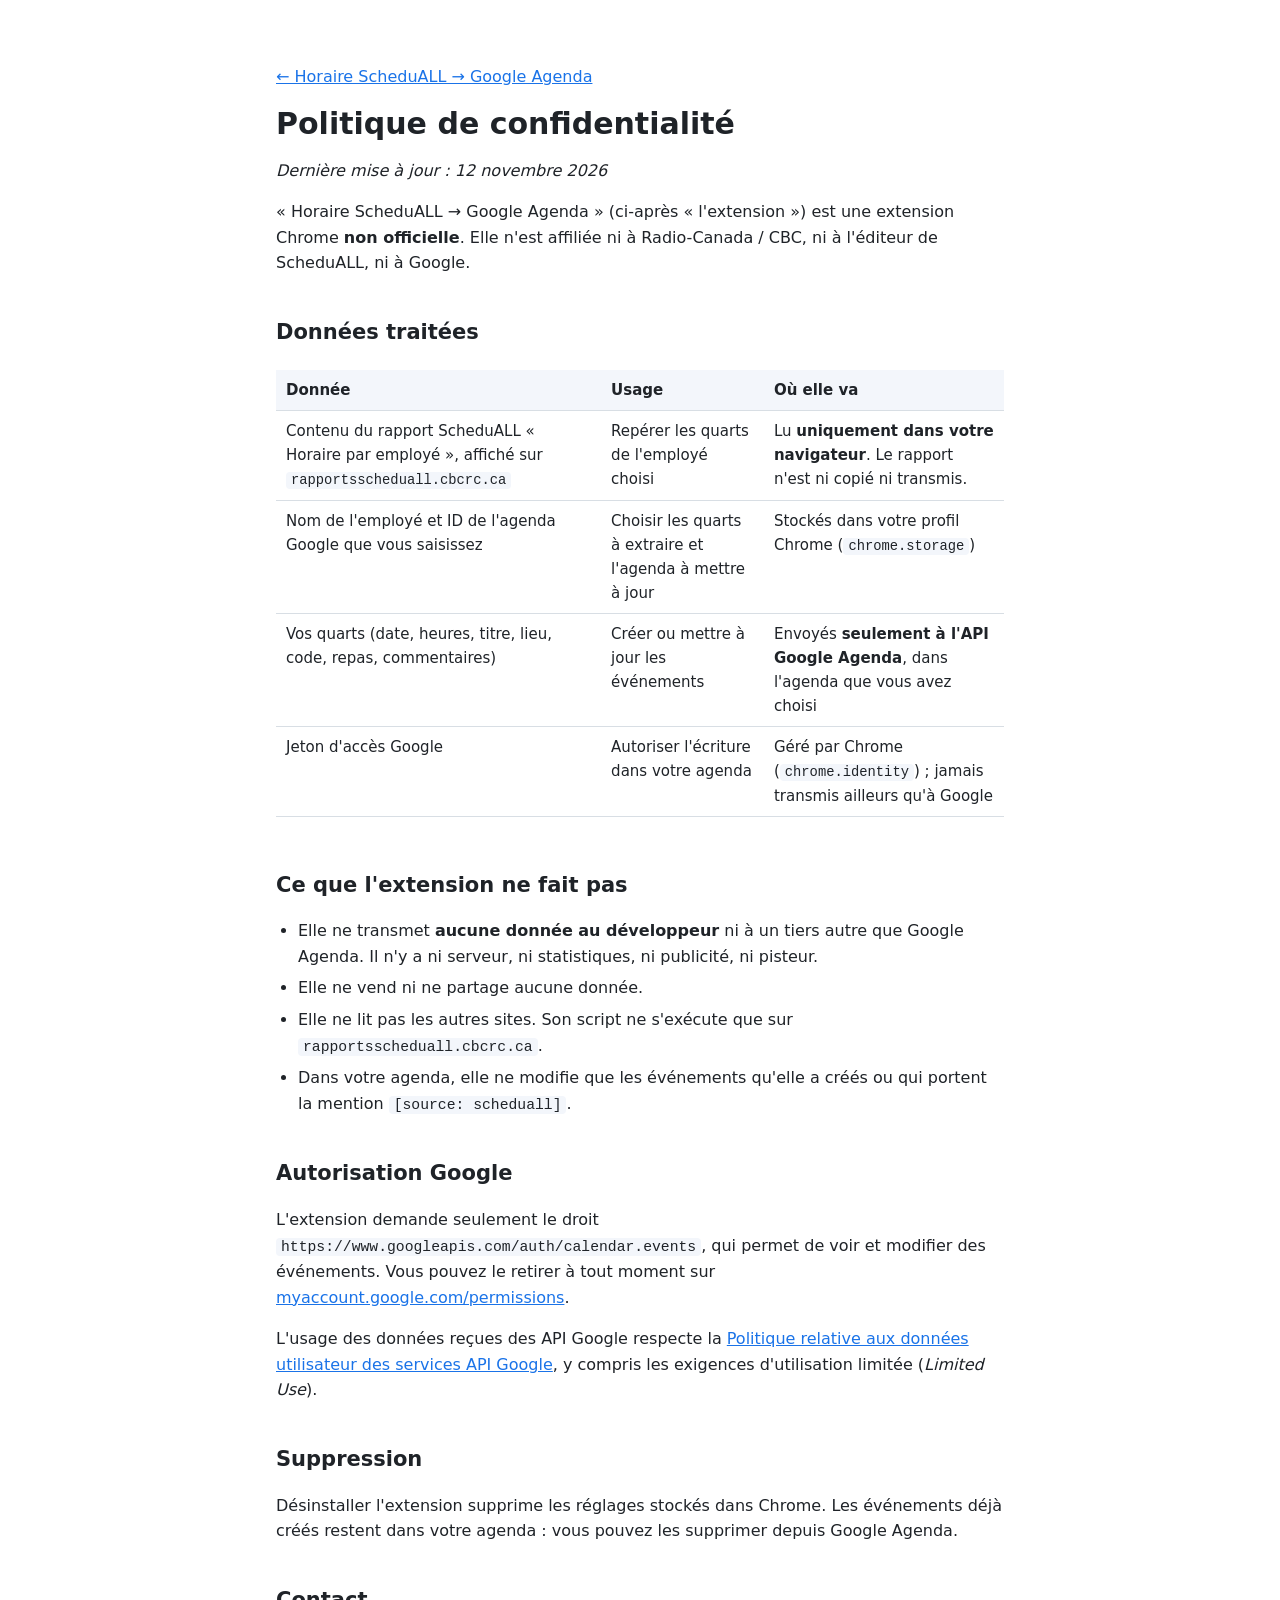
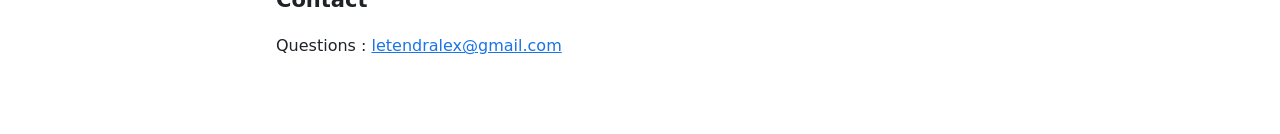
==== confidentialite.html @ 1f000302 "Site public (GitHub Pages) : accueil et politique de confidentialité Co-Authored-By: Claude Opus 5.5" ====
<!doctype html>
<html lang="fr">
<head>
<meta charset="utf-8">
<meta name="viewport" content="width=device-width,initial-scale=1">
<title>Confidentialité – Horaire ScheduALL</title>
<link rel="icon" href="icon.png">
<link rel="stylesheet" href="style.css">
</head>
<body>
<main>
  <p><a href="./">← Horaire ScheduALL → Google Agenda</a></p>
  <h1>Politique de confidentialité</h1>
  <p><em>Dernière mise à jour : 12 novembre 2026</em></p>
  <p>« Horaire ScheduALL → Google Agenda » (ci-après « l'extension ») est une extension Chrome <strong>non officielle</strong>. Elle n'est affiliée ni à Radio-Canada / CBC, ni à l'éditeur de ScheduALL, ni à Google.</p>

  <h2>Données traitées</h2>
  <div class="table-wrap"><table>
    <thead><tr><th>Donnée</th><th>Usage</th><th>Où elle va</th></tr></thead>
    <tbody>
      <tr><td>Contenu du rapport ScheduALL « Horaire par employé », affiché sur <code>rapportsscheduall.cbcrc.ca</code></td><td>Repérer les quarts de l'employé choisi</td><td>Lu <strong>uniquement dans votre navigateur</strong>. Le rapport n'est ni copié ni transmis.</td></tr>
      <tr><td>Nom de l'employé et ID de l'agenda Google que vous saisissez</td><td>Choisir les quarts à extraire et l'agenda à mettre à jour</td><td>Stockés dans votre profil Chrome (<code>chrome.storage</code>)</td></tr>
      <tr><td>Vos quarts (date, heures, titre, lieu, code, repas, commentaires)</td><td>Créer ou mettre à jour les événements</td><td>Envoyés <strong>seulement à l'API Google Agenda</strong>, dans l'agenda que vous avez choisi</td></tr>
      <tr><td>Jeton d'accès Google</td><td>Autoriser l'écriture dans votre agenda</td><td>Géré par Chrome (<code>chrome.identity</code>) ; jamais transmis ailleurs qu'à Google</td></tr>
    </tbody>
  </table></div>

  <h2>Ce que l'extension ne fait pas</h2>
  <ul>
    <li>Elle ne transmet <strong>aucune donnée au développeur</strong> ni à un tiers autre que Google Agenda. Il n'y a ni serveur, ni statistiques, ni publicité, ni pisteur.</li>
    <li>Elle ne vend ni ne partage aucune donnée.</li>
    <li>Elle ne lit pas les autres sites. Son script ne s'exécute que sur <code>rapportsscheduall.cbcrc.ca</code>.</li>
    <li>Dans votre agenda, elle ne modifie que les événements qu'elle a créés ou qui portent la mention <code>[source: scheduall]</code>.</li>
  </ul>

  <h2>Autorisation Google</h2>
  <p>L'extension demande seulement le droit <code>https://www.googleapis.com/auth/calendar.events</code>, qui permet de voir et modifier des événements. Vous pouvez le retirer à tout moment sur <a href="https://myaccount.google.com/permissions">myaccount.google.com/permissions</a>.</p>
  <p>L'usage des données reçues des API Google respecte la <a href="https://developers.google.com/terms/api-services-user-data-policy">Politique relative aux données utilisateur des services API Google</a>, y compris les exigences d'utilisation limitée (<em>Limited Use</em>).</p>

  <h2>Suppression</h2>
  <p>Désinstaller l'extension supprime les réglages stockés dans Chrome. Les événements déjà créés restent dans votre agenda : vous pouvez les supprimer depuis Google Agenda.</p>

  <h2>Contact</h2>
  <p>Questions : <a href="mailto:letendralex@gmail.com">letendralex@gmail.com</a></p>
</main>
</body>
</html>
---- style.css ----
:root{--fg:#1f2328;--muted:#59636e;--bg:#fff;--soft:#f3f6fb;--line:#d8dee4;--accent:#1a73e8}
@media (prefers-color-scheme:dark){:root:not([data-theme="light"]){--fg:#e6edf3;--muted:#9198a1;--bg:#0d1117;--soft:#161b22;--line:#30363d;--accent:#6ea8fe}}
:root[data-theme="dark"]{--fg:#e6edf3;--muted:#9198a1;--bg:#0d1117;--soft:#161b22;--line:#30363d;--accent:#6ea8fe}
*{box-sizing:border-box}
body{margin:0;background:var(--bg);color:var(--fg);font:16px/1.6 system-ui,-apple-system,"Segoe UI",sans-serif}
main{max-width:760px;margin:0 auto;padding:48px 16px 64px}
header{display:flex;align-items:center;gap:16px;margin-bottom:8px}
header img{width:56px;height:56px}
h1{font-size:30px;line-height:1.2;margin:0}
h2{font-size:21px;margin:40px 0 8px}
p.lead{font-size:19px;color:var(--muted);margin:16px 0 28px}
a{color:var(--accent)}
img.shot{width:100%;height:auto;border:1px solid var(--line);border-radius:10px}
ul{padding-left:22px} li{margin:6px 0}
table{width:100%;border-collapse:collapse;font-size:15px;margin:12px 0}
th,td{text-align:left;vertical-align:top;padding:8px 10px;border-bottom:1px solid var(--line)}
th{background:var(--soft)}
.note{background:var(--soft);border-left:3px solid var(--accent);padding:10px 14px;border-radius:6px;color:var(--muted)}
footer{margin-top:56px;padding-top:16px;border-top:1px solid var(--line);font-size:14px;color:var(--muted)}
code{font-size:.92em;background:var(--soft);padding:1px 5px;border-radius:4px}
.table-wrap{overflow-x:auto}
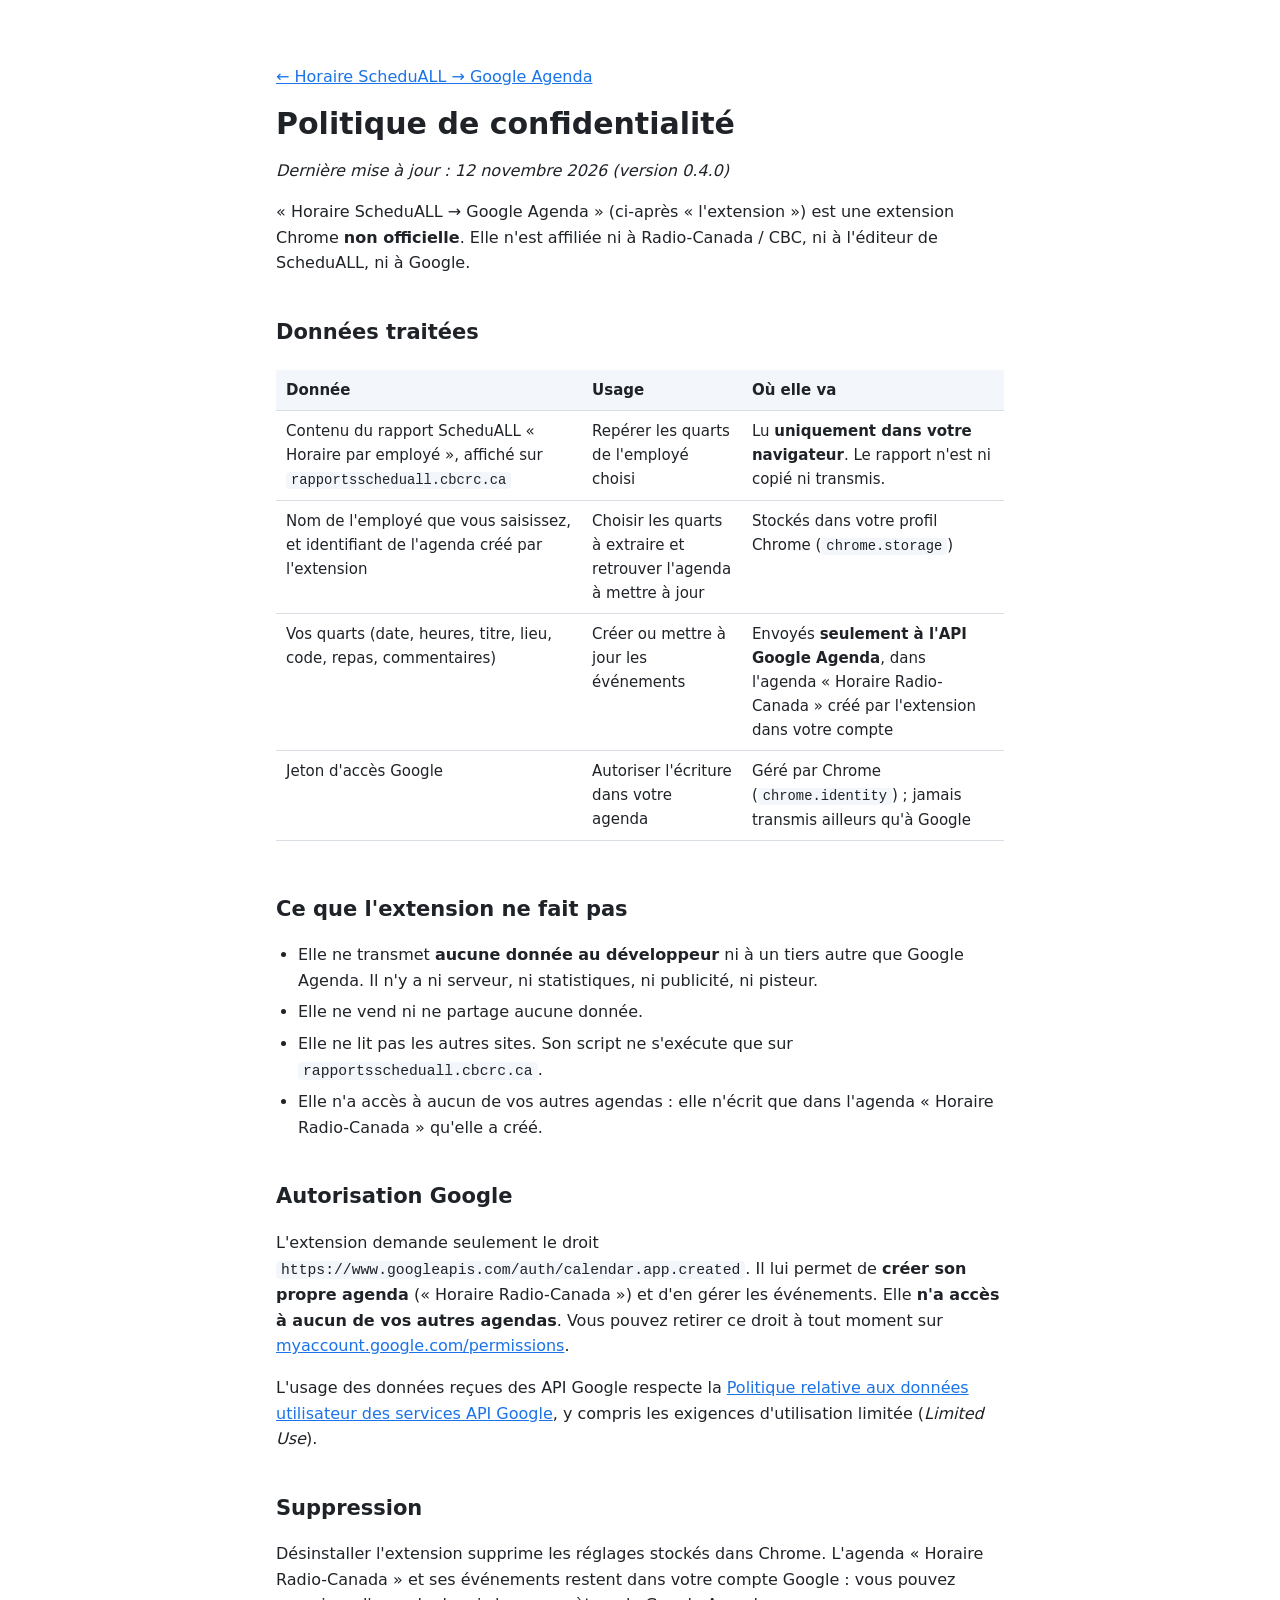
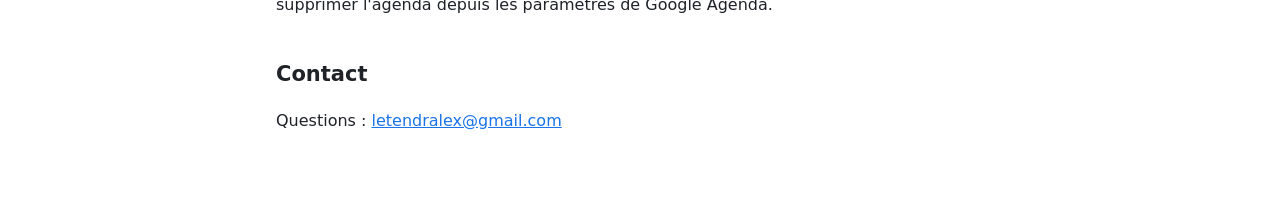
==== commit 2aa35772: "0.4.0 : droit non sensible calendar.app.created, agenda « Horaire Radio-Canada » créé automatiquemen" ====
--- a/confidentialite.html
+++ b/confidentialite.html
@@ -11,7 +11,7 @@
 <main>
   <p><a href="./">← Horaire ScheduALL → Google Agenda</a></p>
   <h1>Politique de confidentialité</h1>
-  <p><em>Dernière mise à jour : 12 novembre 2026</em></p>
+  <p><em>Dernière mise à jour : 12 novembre 2026 (version 0.4.0)</em></p>
   <p>« Horaire ScheduALL → Google Agenda » (ci-après « l'extension ») est une extension Chrome <strong>non officielle</strong>. Elle n'est affiliée ni à Radio-Canada / CBC, ni à l'éditeur de ScheduALL, ni à Google.</p>
 
   <h2>Données traitées</h2>
@@ -19,8 +19,8 @@
     <thead><tr><th>Donnée</th><th>Usage</th><th>Où elle va</th></tr></thead>
     <tbody>
       <tr><td>Contenu du rapport ScheduALL « Horaire par employé », affiché sur <code>rapportsscheduall.cbcrc.ca</code></td><td>Repérer les quarts de l'employé choisi</td><td>Lu <strong>uniquement dans votre navigateur</strong>. Le rapport n'est ni copié ni transmis.</td></tr>
-      <tr><td>Nom de l'employé et ID de l'agenda Google que vous saisissez</td><td>Choisir les quarts à extraire et l'agenda à mettre à jour</td><td>Stockés dans votre profil Chrome (<code>chrome.storage</code>)</td></tr>
-      <tr><td>Vos quarts (date, heures, titre, lieu, code, repas, commentaires)</td><td>Créer ou mettre à jour les événements</td><td>Envoyés <strong>seulement à l'API Google Agenda</strong>, dans l'agenda que vous avez choisi</td></tr>
+      <tr><td>Nom de l'employé que vous saisissez, et identifiant de l'agenda créé par l'extension</td><td>Choisir les quarts à extraire et retrouver l'agenda à mettre à jour</td><td>Stockés dans votre profil Chrome (<code>chrome.storage</code>)</td></tr>
+      <tr><td>Vos quarts (date, heures, titre, lieu, code, repas, commentaires)</td><td>Créer ou mettre à jour les événements</td><td>Envoyés <strong>seulement à l'API Google Agenda</strong>, dans l'agenda « Horaire Radio-Canada » créé par l'extension dans votre compte</td></tr>
       <tr><td>Jeton d'accès Google</td><td>Autoriser l'écriture dans votre agenda</td><td>Géré par Chrome (<code>chrome.identity</code>) ; jamais transmis ailleurs qu'à Google</td></tr>
     </tbody>
   </table></div>
@@ -30,15 +30,15 @@
     <li>Elle ne transmet <strong>aucune donnée au développeur</strong> ni à un tiers autre que Google Agenda. Il n'y a ni serveur, ni statistiques, ni publicité, ni pisteur.</li>
     <li>Elle ne vend ni ne partage aucune donnée.</li>
     <li>Elle ne lit pas les autres sites. Son script ne s'exécute que sur <code>rapportsscheduall.cbcrc.ca</code>.</li>
-    <li>Dans votre agenda, elle ne modifie que les événements qu'elle a créés ou qui portent la mention <code>[source: scheduall]</code>.</li>
+    <li>Elle n'a accès à aucun de vos autres agendas : elle n'écrit que dans l'agenda « Horaire Radio-Canada » qu'elle a créé.</li>
   </ul>
 
   <h2>Autorisation Google</h2>
-  <p>L'extension demande seulement le droit <code>https://www.googleapis.com/auth/calendar.events</code>, qui permet de voir et modifier des événements. Vous pouvez le retirer à tout moment sur <a href="https://myaccount.google.com/permissions">myaccount.google.com/permissions</a>.</p>
+  <p>L'extension demande seulement le droit <code>https://www.googleapis.com/auth/calendar.app.created</code>. Il lui permet de <strong>créer son propre agenda</strong> (« Horaire Radio-Canada ») et d'en gérer les événements. Elle <strong>n'a accès à aucun de vos autres agendas</strong>. Vous pouvez retirer ce droit à tout moment sur <a href="https://myaccount.google.com/permissions">myaccount.google.com/permissions</a>.</p>
   <p>L'usage des données reçues des API Google respecte la <a href="https://developers.google.com/terms/api-services-user-data-policy">Politique relative aux données utilisateur des services API Google</a>, y compris les exigences d'utilisation limitée (<em>Limited Use</em>).</p>
 
   <h2>Suppression</h2>
-  <p>Désinstaller l'extension supprime les réglages stockés dans Chrome. Les événements déjà créés restent dans votre agenda : vous pouvez les supprimer depuis Google Agenda.</p>
+  <p>Désinstaller l'extension supprime les réglages stockés dans Chrome. L'agenda « Horaire Radio-Canada » et ses événements restent dans votre compte Google : vous pouvez supprimer l'agenda depuis les paramètres de Google Agenda.</p>
 
   <h2>Contact</h2>
   <p>Questions : <a href="mailto:letendralex@gmail.com">letendralex@gmail.com</a></p>
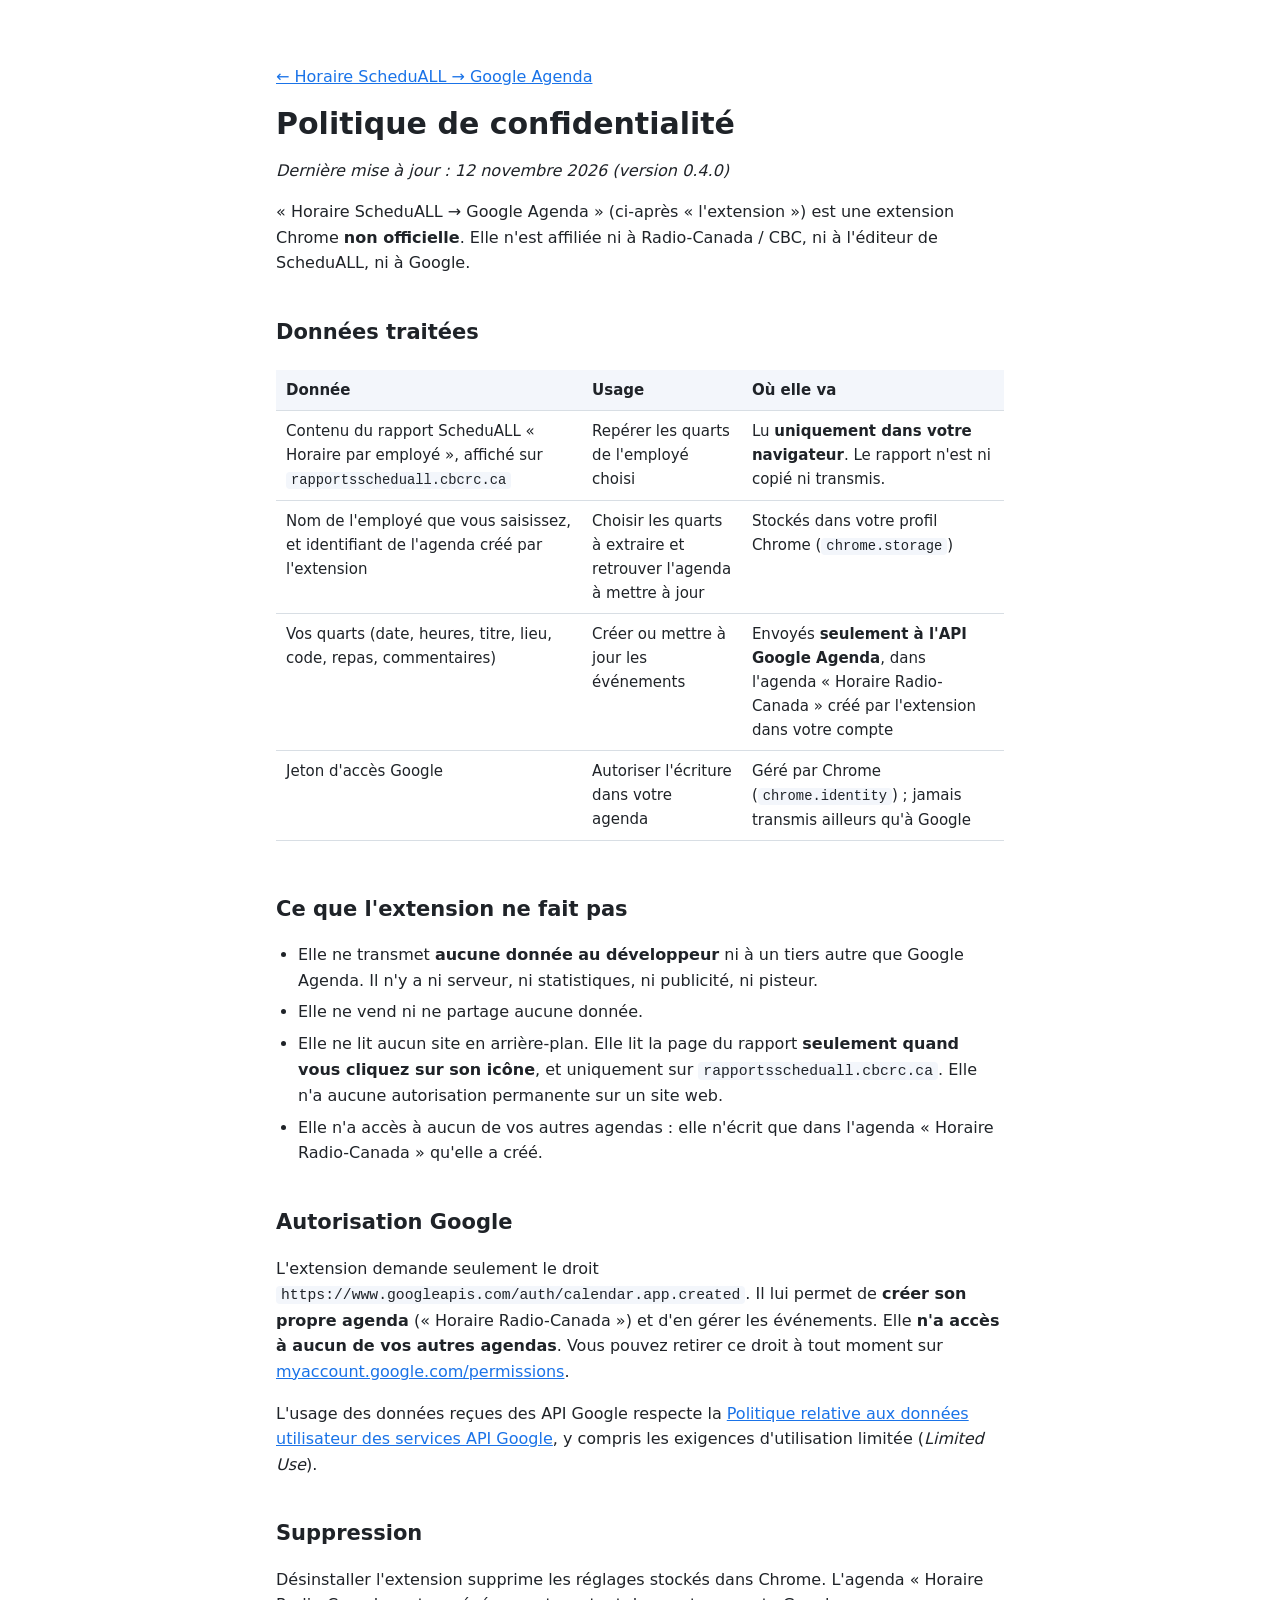
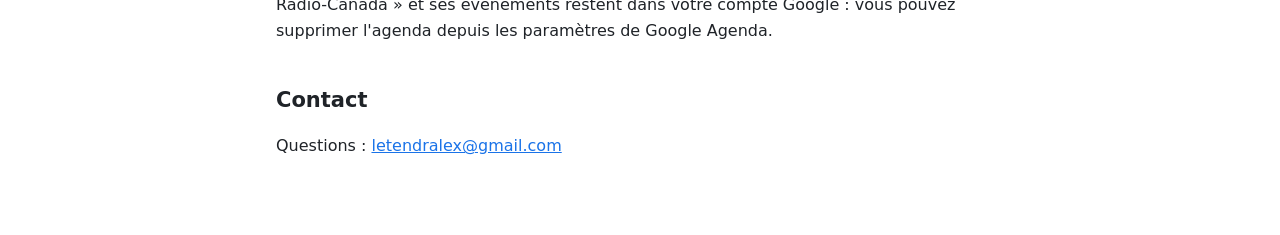
==== commit ff6b8c70: "0.4.1 : activeTab + scripting à la place du script de contenu Plus aucune autorisation d'hôte : la p" ====
--- a/confidentialite.html
+++ b/confidentialite.html
@@ -29,7 +29,7 @@
   <ul>
     <li>Elle ne transmet <strong>aucune donnée au développeur</strong> ni à un tiers autre que Google Agenda. Il n'y a ni serveur, ni statistiques, ni publicité, ni pisteur.</li>
     <li>Elle ne vend ni ne partage aucune donnée.</li>
-    <li>Elle ne lit pas les autres sites. Son script ne s'exécute que sur <code>rapportsscheduall.cbcrc.ca</code>.</li>
+    <li>Elle ne lit aucun site en arrière-plan. Elle lit la page du rapport <strong>seulement quand vous cliquez sur son icône</strong>, et uniquement sur <code>rapportsscheduall.cbcrc.ca</code>. Elle n'a aucune autorisation permanente sur un site web.</li>
     <li>Elle n'a accès à aucun de vos autres agendas : elle n'écrit que dans l'agenda « Horaire Radio-Canada » qu'elle a créé.</li>
   </ul>
 
